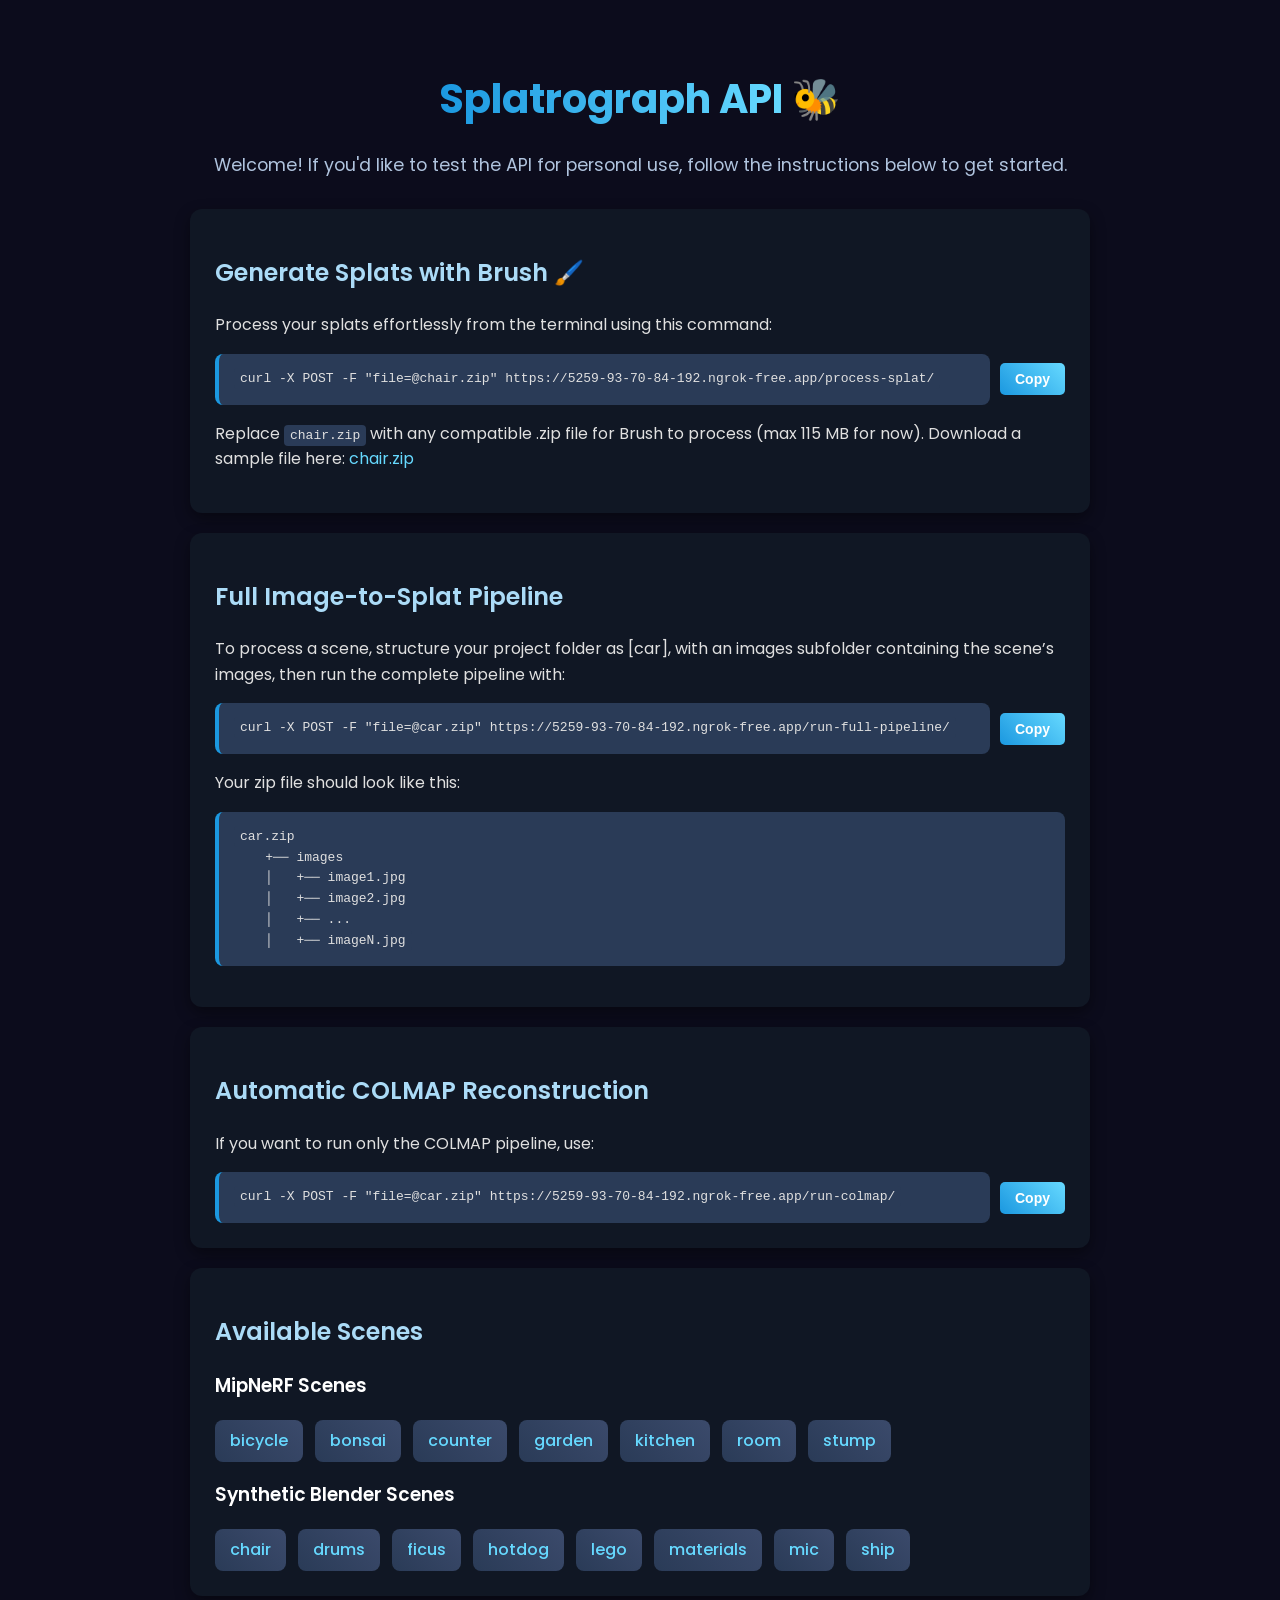
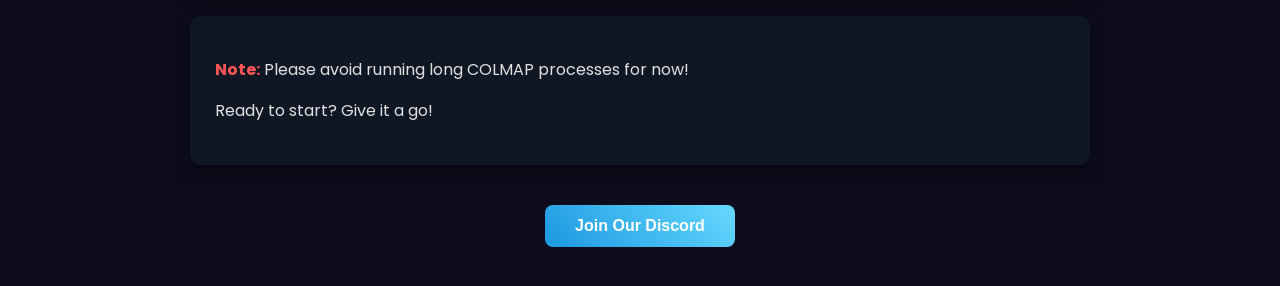
==== index.html @ db223368 "Update index.html and styles.css: Adjusted text formatting for clarity and improved layout of comman" ====
<!DOCTYPE html>
<html lang="en">
<head>
    <meta charset="UTF-8">
    <meta name="viewport" content="width=device-width, initial-scale=1.0">
    <title>Splatrograph API</title>
    <link rel="icon" href="data:image/svg+xml,<svg xmlns='http://www.w3.org/2000/svg' viewBox='0 0 100 100'><text y='.9em' font-size='90'>🐝</text></svg>">
    <link href="https://fonts.googleapis.com/css2?family=Poppins:wght@400;600;700&display=swap" rel="stylesheet">
    <link rel="stylesheet" href="styles.css">
</head>
<body>
    <h1><span class="gradient-text">Splatrograph API</span> 🐝</h1>
    
    <div class="intro">
        <p>Welcome! If you'd like to test the API for personal use, follow the instructions below to get started.</p>
    </div>

    <div class="section">
        <h2>Generate Splats with Brush 🖌️</h2>
        <p>Process your splats effortlessly from the terminal using this command:</p>
        <div class="command-container">
            <pre><code id="cmd1">curl -X POST -F "file=@chair.zip" https://5259-93-70-84-192.ngrok-free.app/process-splat/</code></pre>
            <button class="copy-btn" onclick="copyText('cmd1')">Copy</button>
        </div>
        <p>Replace <code>chair.zip</code> with any compatible .zip file for Brush to process (max 115 MB for now). Download a sample file here: <a href="https://drive.google.com/file/d/1EUcmoo5c2Ab9SiyWc8dZxbOxkEKWTU4C/view" target="_blank">chair.zip</a></p>
    </div>

    <div class="section">
        <h2>Full Image-to-Splat Pipeline</h2>
        <p>To process a scene, structure your project folder as [car], with an images subfolder containing the scene’s images, then run the complete pipeline with:</p>
        <div class="command-container">
            <pre><code id="cmd2">curl -X POST -F "file=@car.zip" https://5259-93-70-84-192.ngrok-free.app/run-full-pipeline/</code></pre>
            <button class="copy-btn" onclick="copyText('cmd2')">Copy</button>
        </div>
        <p>Your zip file should look like this:
        <pre><code id="cmd2">car.zip
    +── images
    │   +── image1.jpg
    │   +── image2.jpg
    │   +── ...
    │   +── imageN.jpg</code></pre>
        </p>
    </div>

    <div class="section">
        <h2>Automatic COLMAP Reconstruction</h2>
        <p>If you want to run only the COLMAP pipeline, use:</p>
        <div class="command-container">
            <pre><code id="cmd3">curl -X POST -F "file=@<Project_name>car.zip" https://5259-93-70-84-192.ngrok-free.app/run-colmap/</code></pre>
            <button class="copy-btn" onclick="copyText('cmd3')">Copy</button>
        </div>
    </div>

    <div class="section">
        <h2>Available Scenes</h2>
        <h3>MipNeRF Scenes</h3>
        <div class="scene-list">
            <div class="scene-btn"><a href="https://drive.google.com/file/d/1LawlC-YjHSMl5rwRmEOMQEbJUioaYI5p/view" target="_blank">bicycle</a></div>
            <div class="scene-btn"><a href="https://drive.google.com/file/d/1IWhmM49q_pfUZzJhA_vXv4POBODSAh32/view" target="_blank">bonsai</a></div>
            <div class="scene-btn"><a href="https://drive.google.com/file/d/1564FHRsObZDGUlRx4RTFBTCi8jDPzTjj/view" target="_blank">counter</a></div>
            <div class="scene-btn"><a href="https://drive.google.com/file/d/1WROBCrVu3YqA60mbRGmSRYXOJB4N5KAk/view" target="_blank">garden</a></div>
            <div class="scene-btn"><a href="https://drive.google.com/file/d/1VSJM4b3pcQYiZj4xWSIIzHhwbzMcFWZv/view" target="_blank">kitchen</a></div>
            <div class="scene-btn"><a href="https://drive.google.com/file/d/1ieRBqlouADIAbCy8ryjI7M2PsfSNR23u/view" target="_blank">room</a></div>
            <div class="scene-btn"><a href="https://drive.google.com/file/d/1noPG4AowuT__xFV4uHODzOW7te9Kbb-T/view" target="_blank">stump</a></div>
        </div>
        <h3>Synthetic Blender Scenes</h3>
        <div class="scene-list">
            <div class="scene-btn"><a href="https://drive.google.com/file/d/1EUcmoo5c2Ab9SiyWc8dZxbOxkEKWTU4C/view" target="_blank">chair</a></div>
            <div class="scene-btn"><a href="https://drive.google.com/file/d/1UpBQoUJ9ShKgsyM7WaPy0a6qqtUMSOCx/view" target="_blank">drums</a></div>
            <div class="scene-btn"><a href="https://drive.google.com/file/d/1hwE1z0GSRHfMGXx3TyhuyqT-pDReeRik/view" target="_blank">ficus</a></div>
            <div class="scene-btn"><a href="https://drive.google.com/file/d/1EtIyCOyFAbTKHlMvNSwCFr5C1peyI107/view" target="_blank">hotdog</a></div>
            <div class="scene-btn"><a href="https://drive.google.com/file/d/16TY5KxWUq7OzjkkLDBGNKZ0P5Laf-oaL/view" target="_blank">lego</a></div>
            <div class="scene-btn"><a href="https://drive.google.com/file/d/1MWxV_NReK-UW4zKMbDIxQNiPwALZGSpd/view" target="_blank">materials</a></div>
            <div class="scene-btn"><a href="https://drive.google.com/file/d/1s1PpJe71OECKnrUeNVdzjhKk-JXKlngI/view" target="_blank">mic</a></div>
            <div class="scene-btn"><a href="https://drive.google.com/file/d/1Wvne6m7voRj8LvSosvq9vKMp8UYMCrER/view" target="_blank">ship</a></div>
        </div>
    </div>

    <div class="section">
        <p><span class="highlight">Note:</span> Please avoid running long COLMAP processes for now!</p>
        <p>Ready to start? Give it a go!</p>
    </div>

    <div class="button-container">
        <!-- <button class="action-btn" onclick="window.open('https://github.com', '_blank')">View on GitHub</button> -->
        <button class="action-btn" onclick="window.open('https://discord.gg/NqwTqVYVmj', '_blank')">Join Our Discord</button>
        <!-- <button class="action-btn" onclick="window.open('https://example.com/docs', '_blank')">Read the Docs</button> -->
    </div>

    <script src="script.js"></script>
</body>
</html>
---- styles.css ----
body {
    font-family: 'Poppins', Arial, sans-serif;
    max-width: 900px;
    margin: 0 auto;
    padding: 40px 20px;
    line-height: 1.6;
    background: #0c0c1c;
    color: #e0e0e0;
}

h1 {
    color: #abdbf7;
    text-align: center;
    font-size: 2.5em;
    margin-bottom: 20px;
}

h1 .gradient-text {
    background: linear-gradient(90deg, #1b98e0, #66d9ff);
    -webkit-background-clip: text;
    -webkit-text-fill-color: transparent;
}

h2 {
    color: #abdbf7;
    font-weight: 600;
}

h3 {
    color: #ffffff;
    font-weight: 600;
}

.section {
    background: #101724;
    padding: 25px;
    border-radius: 12px;
    margin: 20px 0;
    box-shadow: 0 6px 15px rgba(0, 0, 0, 0.4);
    transition: transform 0.3s ease;
}

.section:hover {
    transform: translateY(-5px);
}

code {
    background: #2a3b57;
    padding: 3px 6px;
    border-radius: 4px;
    color: #e0e0e0;
}

pre {
    background: #2a3b57;
    padding: 15px;
    border-radius: 8px;
    overflow-x: auto;
    position: relative;
    width: 100%;
    box-sizing: border-box;
    border-left: 4px solid #1b98e0;
}

.command-container {
    display: flex;
    align-items: center;
    position: relative;
    width: 100%;
}

.command-container pre {
    flex-grow: 1;
    margin: 0;
}

.copy-btn {
    margin-left: 10px;
    background: linear-gradient(45deg, #1b98e0, #66d9ff);
    color: #fff;
    border: none;
    padding: 8px 15px;
    border-radius: 5px;
    cursor: pointer;
    font-size: 14px;
    font-weight: 600;
    transition: transform 0.2s, box-shadow 0.2s;
}

.copy-btn:hover {
    transform: scale(1.05);
    box-shadow: 0 2px 8px rgba(27, 152, 224, 0.5);
}

.highlight {
    color: #ff5555;
    font-weight: bold;
}

a {
    color: #66d9ff;
    text-decoration: none;
}

a:hover {
    text-decoration: underline;
}

.button-container {
    text-align: center;
    margin-top: 40px;
}

.action-btn {
    background: linear-gradient(45deg, #1b98e0, #66d9ff);
    color: #fff;
    border: none;
    padding: 12px 30px;
    border-radius: 8px;
    margin: 0 10px;
    cursor: pointer;
    font-size: 16px;
    font-weight: 600;
    transition: transform 0.2s, box-shadow 0.2s;
}

.action-btn:hover {
    transform: scale(1.05);
    box-shadow: 0 4px 12px rgba(27, 152, 224, 0.5);
}

.scene-list {
    display: flex;
    flex-wrap: wrap;
    gap: 12px;
}

.scene-btn {
    background: linear-gradient(45deg, #2a3b57, #3b4a6b);
    padding: 8px 15px;
    border-radius: 8px;
    text-align: center;
    transition: transform 0.2s, box-shadow 0.2s;
}

.scene-btn a {
    color: #66d9ff;
    display: block;
    width: 100%;
    height: 100%;
    font-weight: 500;
}

.scene-btn:hover {
    transform: scale(1.05);
    box-shadow: 0 2px 8px rgba(27, 152, 224, 0.3);
}

.intro {
    text-align: center;
    margin-bottom: 30px;
}

.intro p {
    font-size: 1.1em;
    color: #b0c4de;
}
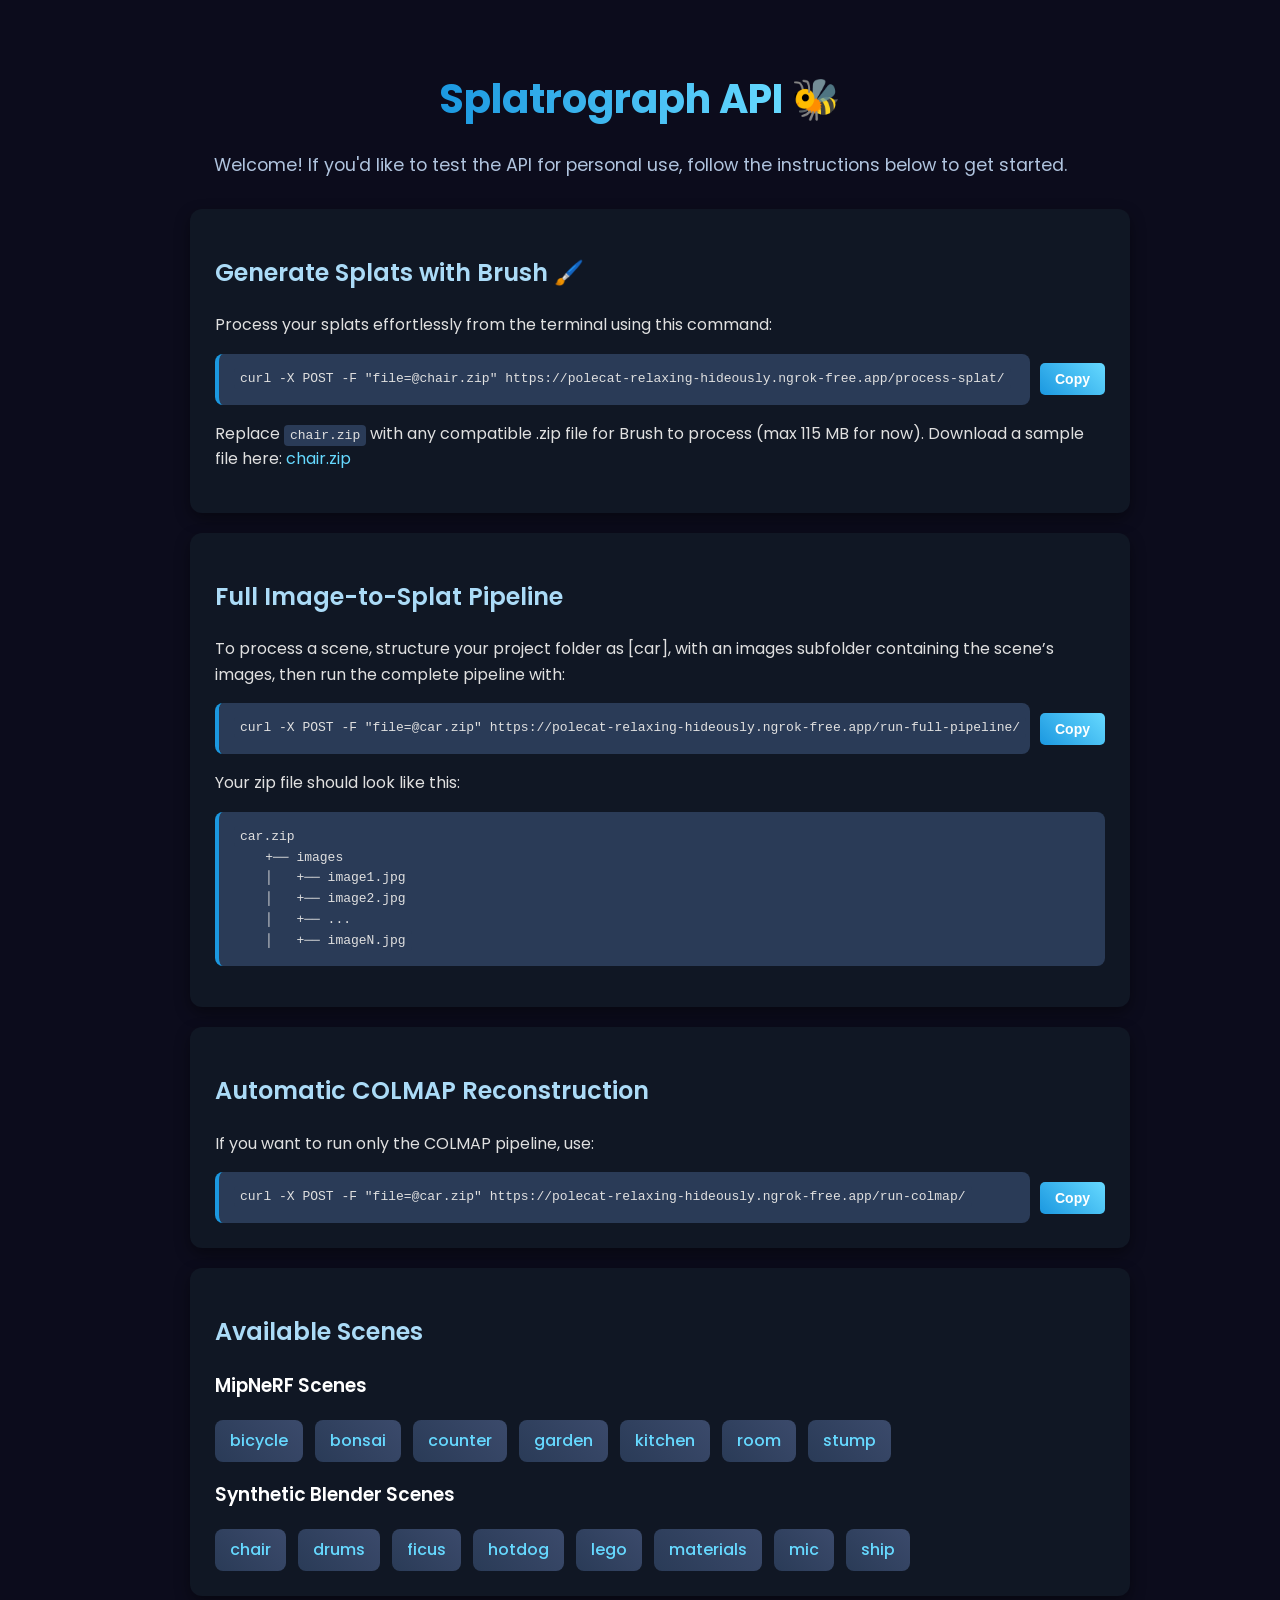
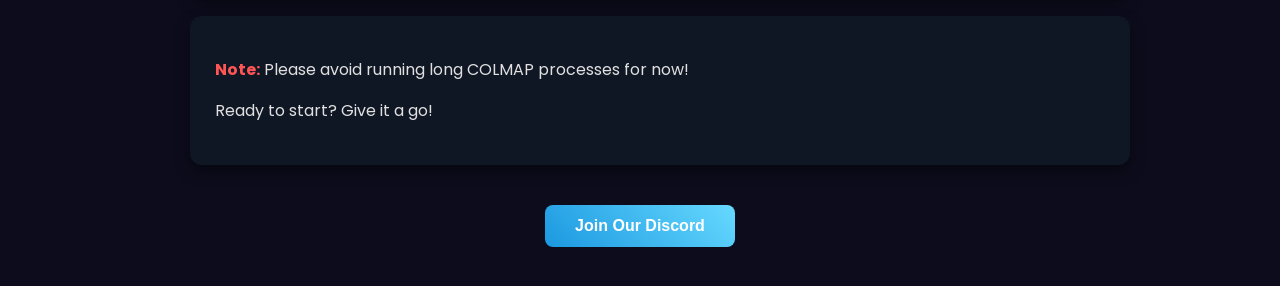
==== commit 3951173b: "Update index.html and styles.css: Changed URLs in command examples to new endpoint and adjusted widt" ====
--- a/index.html
+++ b/index.html
@@ -19,7 +19,7 @@
         <h2>Generate Splats with Brush 🖌️</h2>
         <p>Process your splats effortlessly from the terminal using this command:</p>
         <div class="command-container">
-            <pre><code id="cmd1">curl -X POST -F "file=@chair.zip" https://5259-93-70-84-192.ngrok-free.app/process-splat/</code></pre>
+            <pre><code id="cmd1">curl -X POST -F "file=@chair.zip" https://polecat-relaxing-hideously.ngrok-free.app/process-splat/</code></pre>
             <button class="copy-btn" onclick="copyText('cmd1')">Copy</button>
         </div>
         <p>Replace <code>chair.zip</code> with any compatible .zip file for Brush to process (max 115 MB for now). Download a sample file here: <a href="https://drive.google.com/file/d/1EUcmoo5c2Ab9SiyWc8dZxbOxkEKWTU4C/view" target="_blank">chair.zip</a></p>
@@ -29,7 +29,7 @@
         <h2>Full Image-to-Splat Pipeline</h2>
         <p>To process a scene, structure your project folder as [car], with an images subfolder containing the scene’s images, then run the complete pipeline with:</p>
         <div class="command-container">
-            <pre><code id="cmd2">curl -X POST -F "file=@car.zip" https://5259-93-70-84-192.ngrok-free.app/run-full-pipeline/</code></pre>
+            <pre><code id="cmd2">curl -X POST -F "file=@car.zip" https://polecat-relaxing-hideously.ngrok-free.app/run-full-pipeline/</code></pre>
             <button class="copy-btn" onclick="copyText('cmd2')">Copy</button>
         </div>
         <p>Your zip file should look like this:
@@ -46,7 +46,7 @@
         <h2>Automatic COLMAP Reconstruction</h2>
         <p>If you want to run only the COLMAP pipeline, use:</p>
         <div class="command-container">
-            <pre><code id="cmd3">curl -X POST -F "file=@<Project_name>car.zip" https://5259-93-70-84-192.ngrok-free.app/run-colmap/</code></pre>
+            <pre><code id="cmd3">curl -X POST -F "file=@<Project_name>car.zip" https://polecat-relaxing-hideously.ngrok-free.app/run-colmap/</code></pre>
             <button class="copy-btn" onclick="copyText('cmd3')">Copy</button>
         </div>
     </div>
--- a/styles.css
+++ b/styles.css
@@ -38,6 +38,7 @@
     margin: 20px 0;
     box-shadow: 0 6px 15px rgba(0, 0, 0, 0.4);
     transition: transform 0.3s ease;
+    width: calc(100% - 10px);
 }
 
 .section:hover {
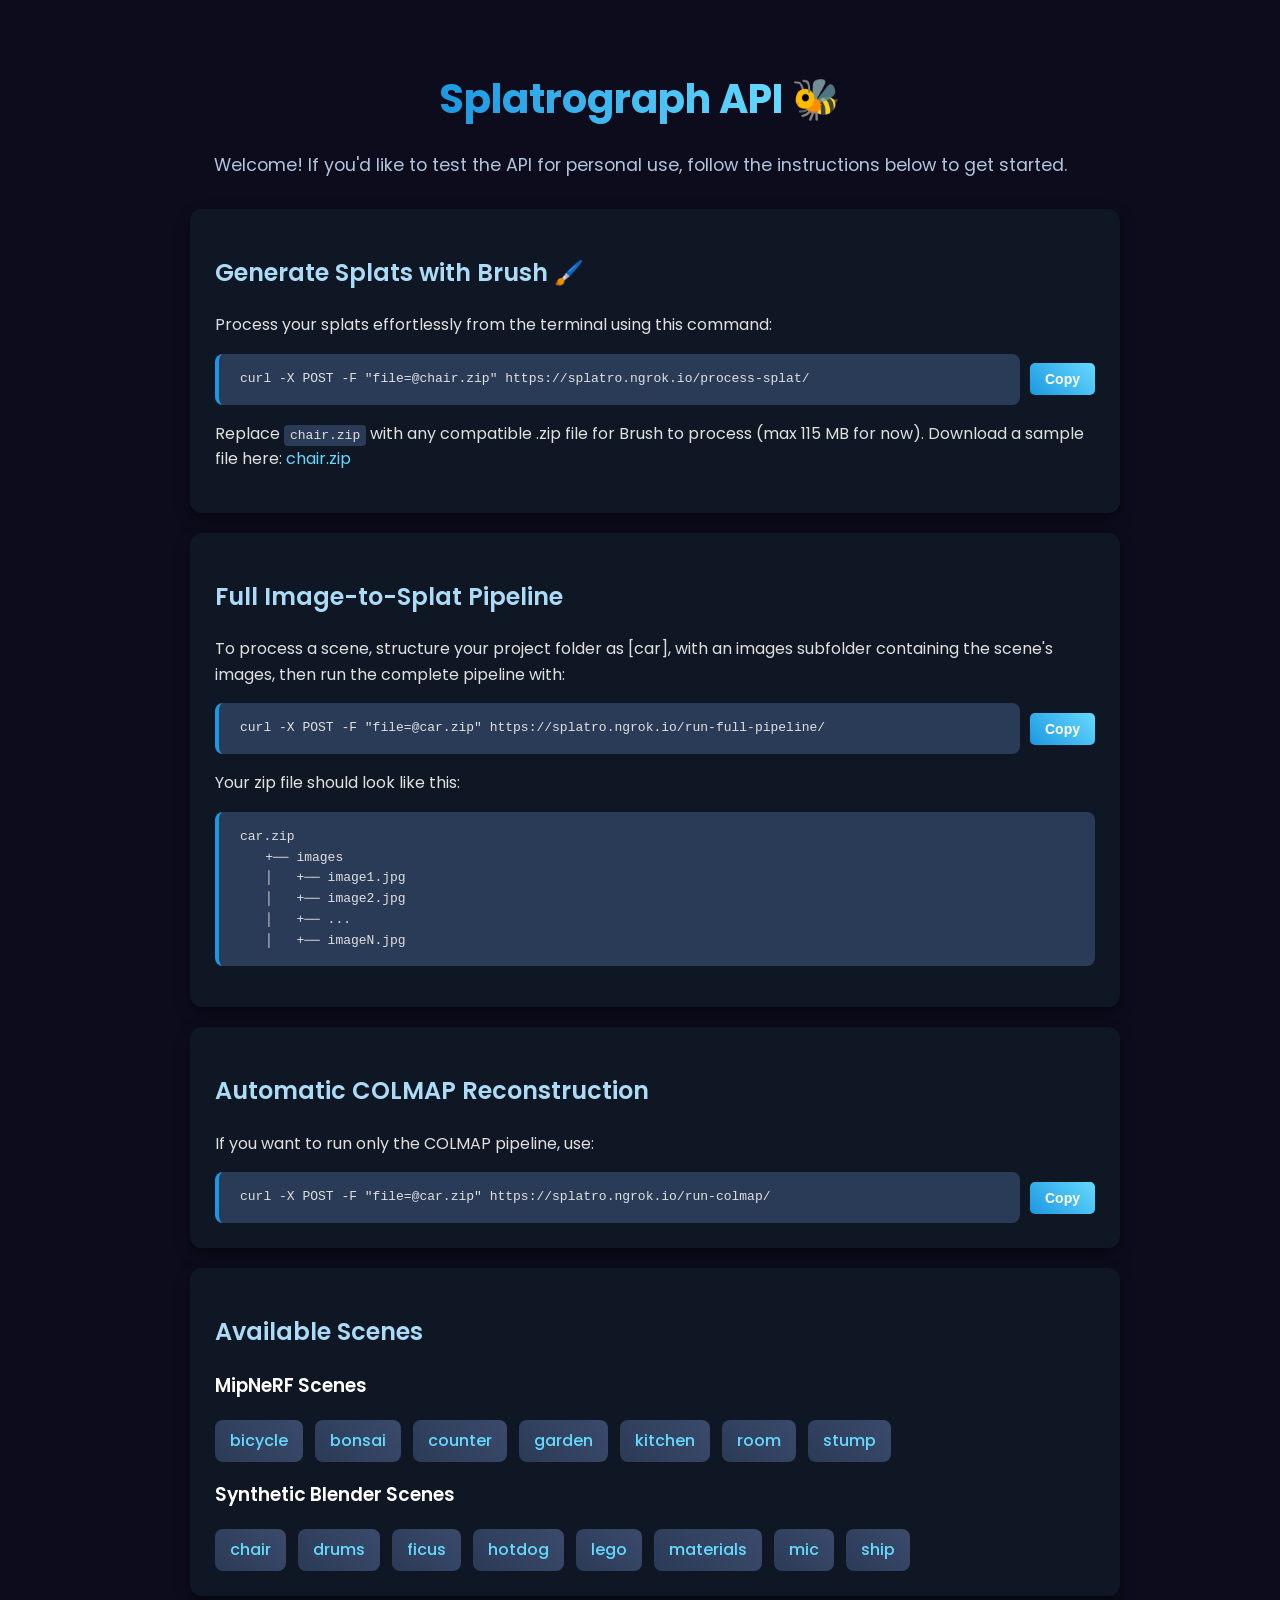
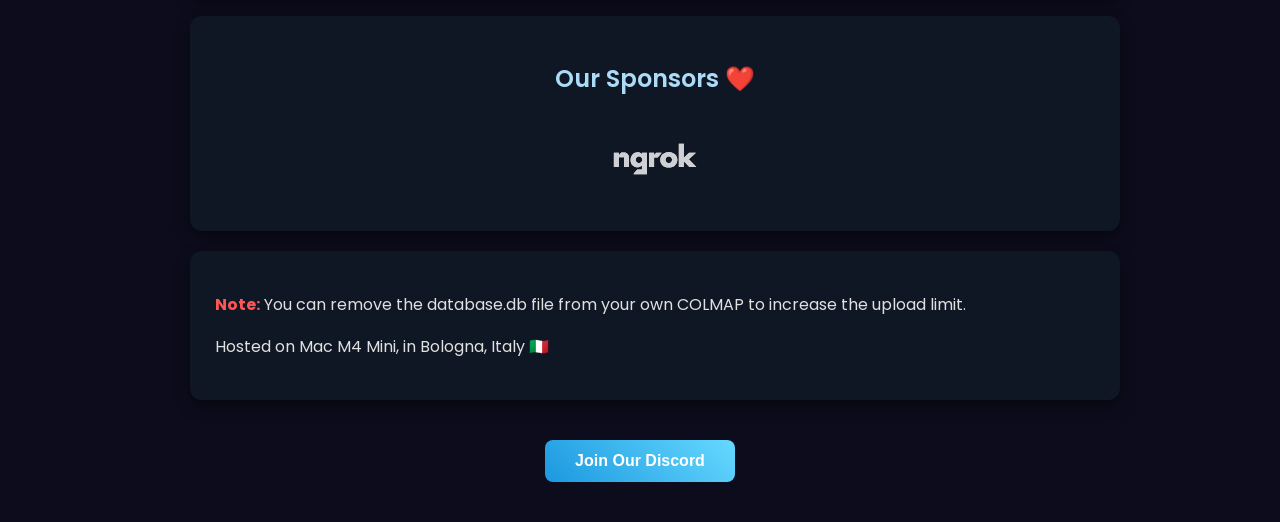
==== commit 23e00cc0: "Update index.html and styles.css: Changed command URLs to new endpoint, added sponsors section, and " ====
--- a/index.html
+++ b/index.html
@@ -19,7 +19,7 @@
         <h2>Generate Splats with Brush 🖌️</h2>
         <p>Process your splats effortlessly from the terminal using this command:</p>
         <div class="command-container">
-            <pre><code id="cmd1">curl -X POST -F "file=@chair.zip" https://polecat-relaxing-hideously.ngrok-free.app/process-splat/</code></pre>
+            <pre><code id="cmd1">curl -X POST -F "file=@chair.zip" https://splatro.ngrok.io/process-splat/</code></pre>
             <button class="copy-btn" onclick="copyText('cmd1')">Copy</button>
         </div>
         <p>Replace <code>chair.zip</code> with any compatible .zip file for Brush to process (max 115 MB for now). Download a sample file here: <a href="https://drive.google.com/file/d/1EUcmoo5c2Ab9SiyWc8dZxbOxkEKWTU4C/view" target="_blank">chair.zip</a></p>
@@ -27,9 +27,9 @@
 
     <div class="section">
         <h2>Full Image-to-Splat Pipeline</h2>
-        <p>To process a scene, structure your project folder as [car], with an images subfolder containing the scene’s images, then run the complete pipeline with:</p>
+        <p>To process a scene, structure your project folder as [car], with an images subfolder containing the scene's images, then run the complete pipeline with:</p>
         <div class="command-container">
-            <pre><code id="cmd2">curl -X POST -F "file=@car.zip" https://polecat-relaxing-hideously.ngrok-free.app/run-full-pipeline/</code></pre>
+            <pre><code id="cmd2">curl -X POST -F "file=@car.zip" https://splatro.ngrok.io/run-full-pipeline/</code></pre>
             <button class="copy-btn" onclick="copyText('cmd2')">Copy</button>
         </div>
         <p>Your zip file should look like this:
@@ -46,7 +46,7 @@
         <h2>Automatic COLMAP Reconstruction</h2>
         <p>If you want to run only the COLMAP pipeline, use:</p>
         <div class="command-container">
-            <pre><code id="cmd3">curl -X POST -F "file=@<Project_name>car.zip" https://polecat-relaxing-hideously.ngrok-free.app/run-colmap/</code></pre>
+            <pre><code id="cmd3">curl -X POST -F "file=@<Project_name>car.zip" https://splatro.ngrok.io/run-colmap/</code></pre>
             <button class="copy-btn" onclick="copyText('cmd3')">Copy</button>
         </div>
     </div>
@@ -76,9 +76,18 @@
         </div>
     </div>
 
+    <div class="section sponsors-section">
+        <h2>Our Sponsors ❤️</h2>
+        <div class="sponsors-container">
+            <a href="https://ngrok.com" target="_blank" class="sponsor-logo">
+                <img src="ngrok-blue.svg" alt="ngrok logo" height="40">
+            </a>
+        </div>
+    </div>
+
     <div class="section">
-        <p><span class="highlight">Note:</span> Please avoid running long COLMAP processes for now!</p>
-        <p>Ready to start? Give it a go!</p>
+        <p><span class="highlight">Note:</span> You can remove the database.db file from your own COLMAP to increase the upload limit.</p>
+        <p>Hosted on Mac M4 Mini, in Bologna, Italy 🇮🇹</p>
     </div>
 
     <div class="button-container">
--- a/styles.css
+++ b/styles.css
@@ -38,7 +38,7 @@
     margin: 20px 0;
     box-shadow: 0 6px 15px rgba(0, 0, 0, 0.4);
     transition: transform 0.3s ease;
-    width: calc(100% - 10px);
+    width: calc(100% - 20px);
 }
 
 .section:hover {
@@ -165,4 +165,33 @@
 .intro p {
     font-size: 1.1em;
     color: #b0c4de;
+}
+
+.sponsors-section {
+    text-align: center;
+}
+
+.sponsors-container {
+    display: flex;
+    justify-content: center;
+    align-items: center;
+    padding: 20px 0;
+}
+
+.sponsor-logo {
+    transition: transform 0.3s ease;
+}
+
+.sponsor-logo:hover {
+    transform: scale(1.05);
+}
+
+.sponsor-logo img {
+    filter: brightness(0) invert(1);
+    opacity: 0.8;
+    transition: opacity 0.3s ease;
+}
+
+.sponsor-logo:hover img {
+    opacity: 1;
 } 
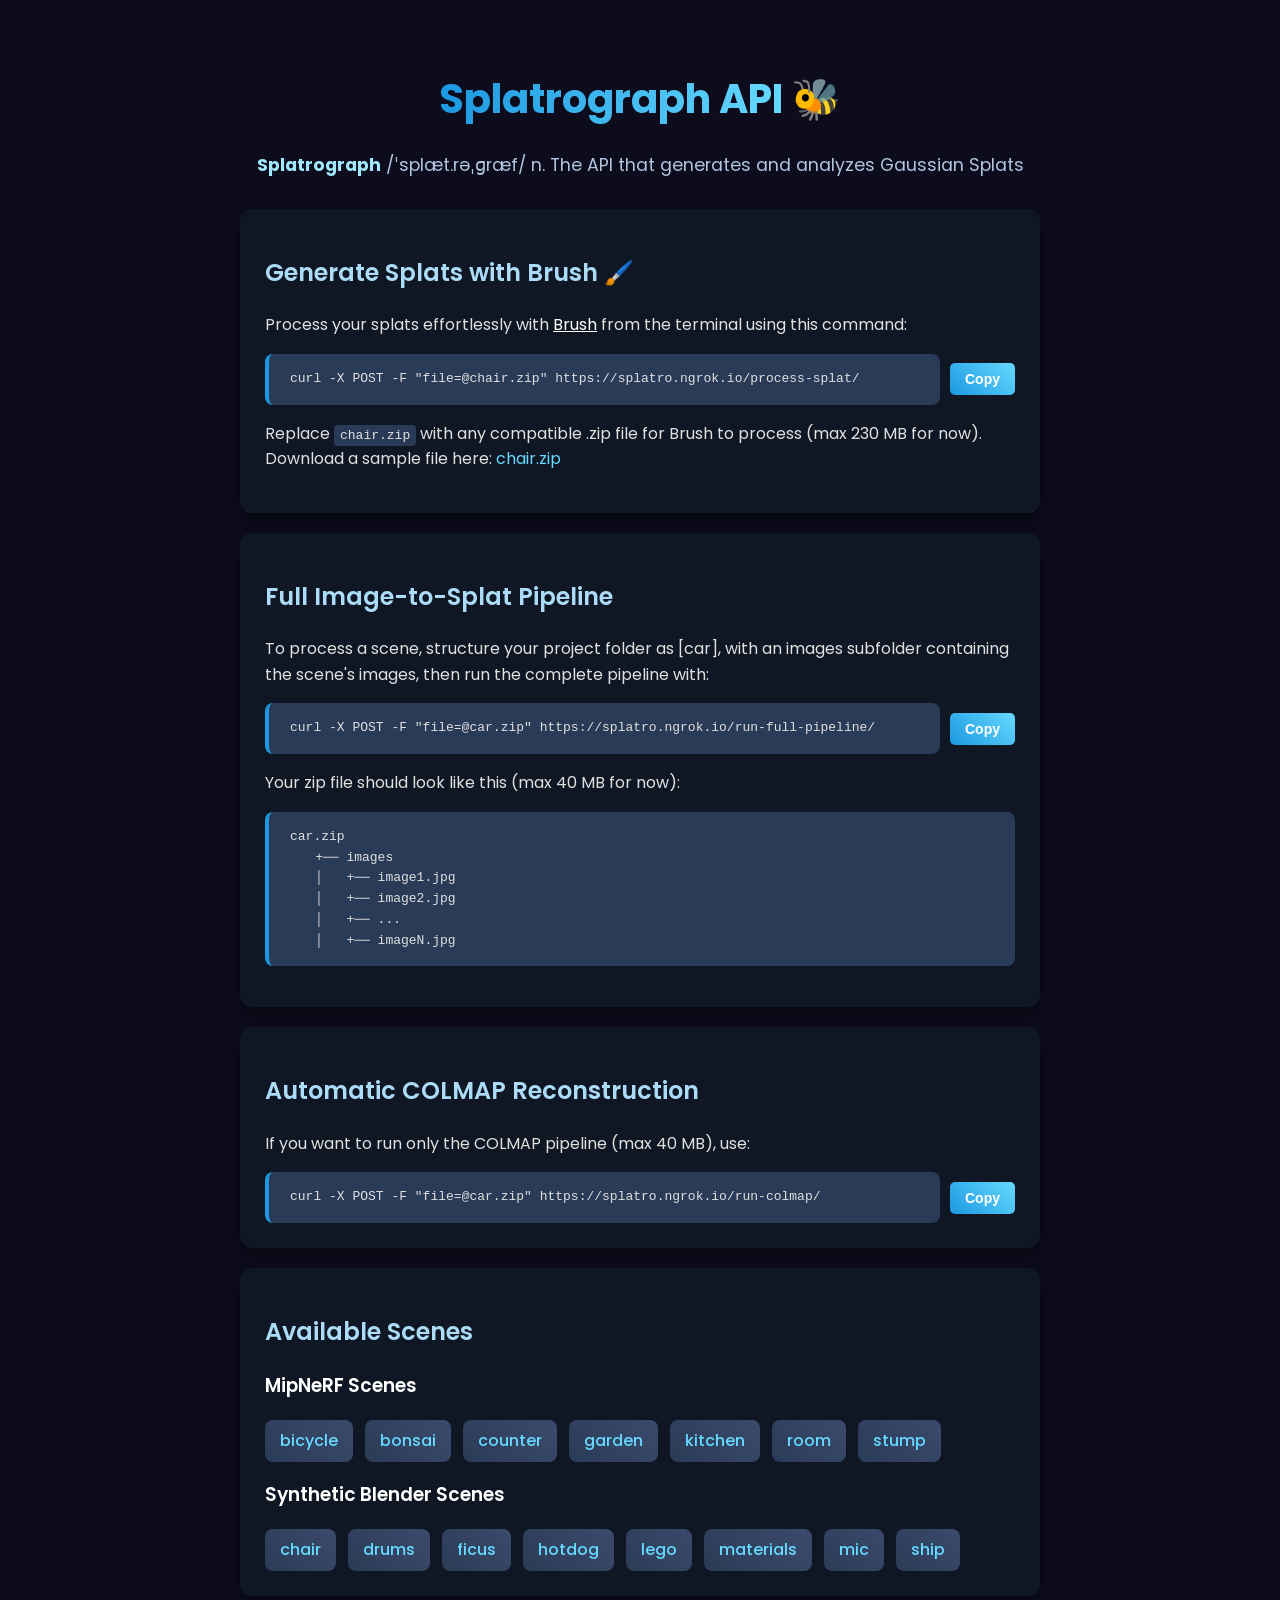
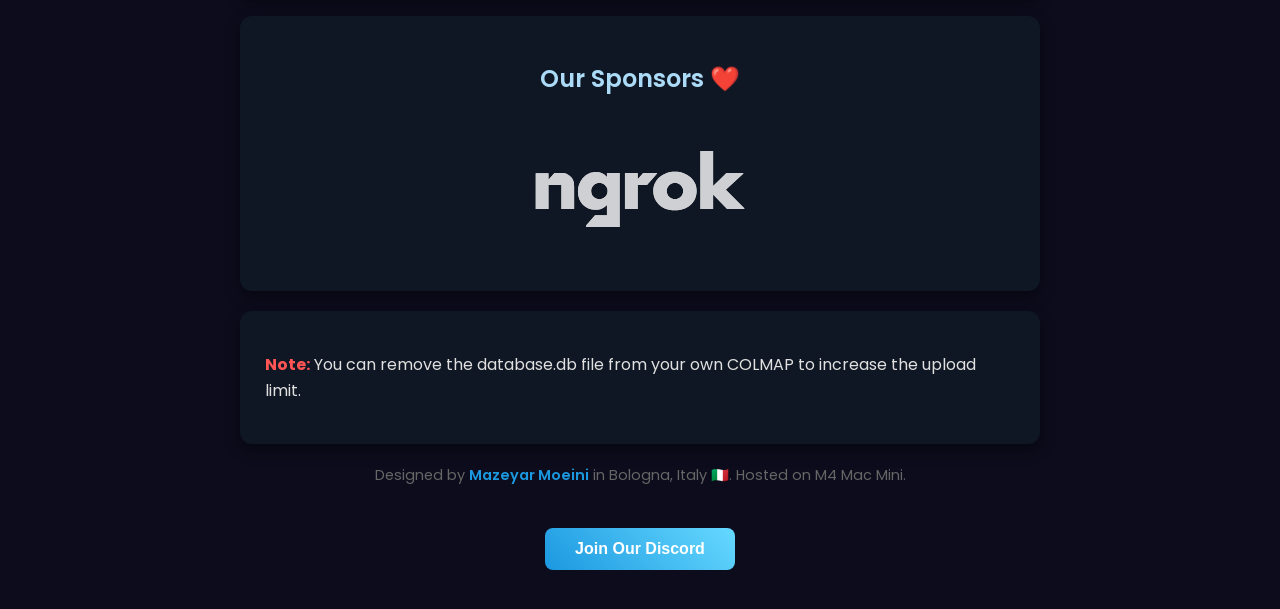
==== commit d0975858: "Update index.html and styles.css: Enhanced API documentation with clearer descriptions, increased fi" ====
--- a/index.html
+++ b/index.html
@@ -12,17 +12,20 @@
     <h1><span class="gradient-text">Splatrograph API</span> 🐝</h1>
     
     <div class="intro">
-        <p>Welcome! If you'd like to test the API for personal use, follow the instructions below to get started.</p>
+        <p><span class="title-word">Splatrograph</span>
+            /ˈsplæt.rəˌɡræf/
+            n.
+            The API that generates and analyzes Gaussian Splats</p>
     </div>
 
     <div class="section">
         <h2>Generate Splats with Brush 🖌️</h2>
-        <p>Process your splats effortlessly from the terminal using this command:</p>
+        <p>Process your splats effortlessly with <a href="https://github.com/ArthurBrussee/brush" target="_blank" class="brush-link">Brush</a> from the terminal using this command:</p>
         <div class="command-container">
             <pre><code id="cmd1">curl -X POST -F "file=@chair.zip" https://splatro.ngrok.io/process-splat/</code></pre>
             <button class="copy-btn" onclick="copyText('cmd1')">Copy</button>
         </div>
-        <p>Replace <code>chair.zip</code> with any compatible .zip file for Brush to process (max 115 MB for now). Download a sample file here: <a href="https://drive.google.com/file/d/1EUcmoo5c2Ab9SiyWc8dZxbOxkEKWTU4C/view" target="_blank">chair.zip</a></p>
+        <p>Replace <code>chair.zip</code> with any compatible .zip file for Brush to process (max 230 MB for now). Download a sample file here: <a href="https://drive.google.com/file/d/1EUcmoo5c2Ab9SiyWc8dZxbOxkEKWTU4C/view" target="_blank">chair.zip</a></p>
     </div>
 
     <div class="section">
@@ -32,7 +35,7 @@
             <pre><code id="cmd2">curl -X POST -F "file=@car.zip" https://splatro.ngrok.io/run-full-pipeline/</code></pre>
             <button class="copy-btn" onclick="copyText('cmd2')">Copy</button>
         </div>
-        <p>Your zip file should look like this:
+        <p>Your zip file should look like this (max 40 MB for now):
         <pre><code id="cmd2">car.zip
     +── images
     │   +── image1.jpg
@@ -44,7 +47,7 @@
 
     <div class="section">
         <h2>Automatic COLMAP Reconstruction</h2>
-        <p>If you want to run only the COLMAP pipeline, use:</p>
+        <p>If you want to run only the COLMAP pipeline (max 40 MB), use:</p>
         <div class="command-container">
             <pre><code id="cmd3">curl -X POST -F "file=@<Project_name>car.zip" https://splatro.ngrok.io/run-colmap/</code></pre>
             <button class="copy-btn" onclick="copyText('cmd3')">Copy</button>
@@ -80,16 +83,15 @@
         <h2>Our Sponsors ❤️</h2>
         <div class="sponsors-container">
             <a href="https://ngrok.com" target="_blank" class="sponsor-logo">
-                <img src="ngrok-blue.svg" alt="ngrok logo" height="40">
+                <img src="ngrok-blue.svg" alt="ngrok logo" height="100">
             </a>
         </div>
     </div>
 
     <div class="section">
         <p><span class="highlight">Note:</span> You can remove the database.db file from your own COLMAP to increase the upload limit.</p>
-        <p>Hosted on Mac M4 Mini, in Bologna, Italy 🇮🇹</p>
     </div>
-
+    <div class="hosting-info">Designed by <a href="https://www.linkedin.com/in/mazeyar-moeini-feizabadi-155180199/" target="_blank">Mazeyar Moeini</a> in Bologna, Italy 🇮🇹. Hosted on M4 Mac Mini.</div>
     <div class="button-container">
         <!-- <button class="action-btn" onclick="window.open('https://github.com', '_blank')">View on GitHub</button> -->
         <button class="action-btn" onclick="window.open('https://discord.gg/NqwTqVYVmj', '_blank')">Join Our Discord</button>
--- a/styles.css
+++ b/styles.css
@@ -35,10 +35,11 @@
     background: #101724;
     padding: 25px;
     border-radius: 12px;
-    margin: 20px 0;
+    margin: 20px auto;
     box-shadow: 0 6px 15px rgba(0, 0, 0, 0.4);
     transition: transform 0.3s ease;
-    width: calc(100% - 20px);
+    width: 85%;
+    max-width: 750px;
 }
 
 .section:hover {
@@ -194,4 +195,36 @@
 
 .sponsor-logo:hover img {
     opacity: 1;
-} +}
+
+.hosting-info {
+    text-align: center;
+    font-size: 0.9em;
+    color: #666;
+    margin: 20px 0;
+}
+
+.hosting-info a {
+    color: #1b98e0;
+    font-weight: 600;
+    transition: color 0.3s ease;
+}
+
+.hosting-info a:hover {
+    color: #66d9ff;
+    text-decoration: none;
+}
+
+.title-word {
+    color: #a1e8ff;
+    font-weight: bold;
+}
+
+.brush-link {
+    text-decoration: underline;
+    color: #ffffff;
+}
+
+.brush-link:hover {
+    color: #a1e8ff;
+}
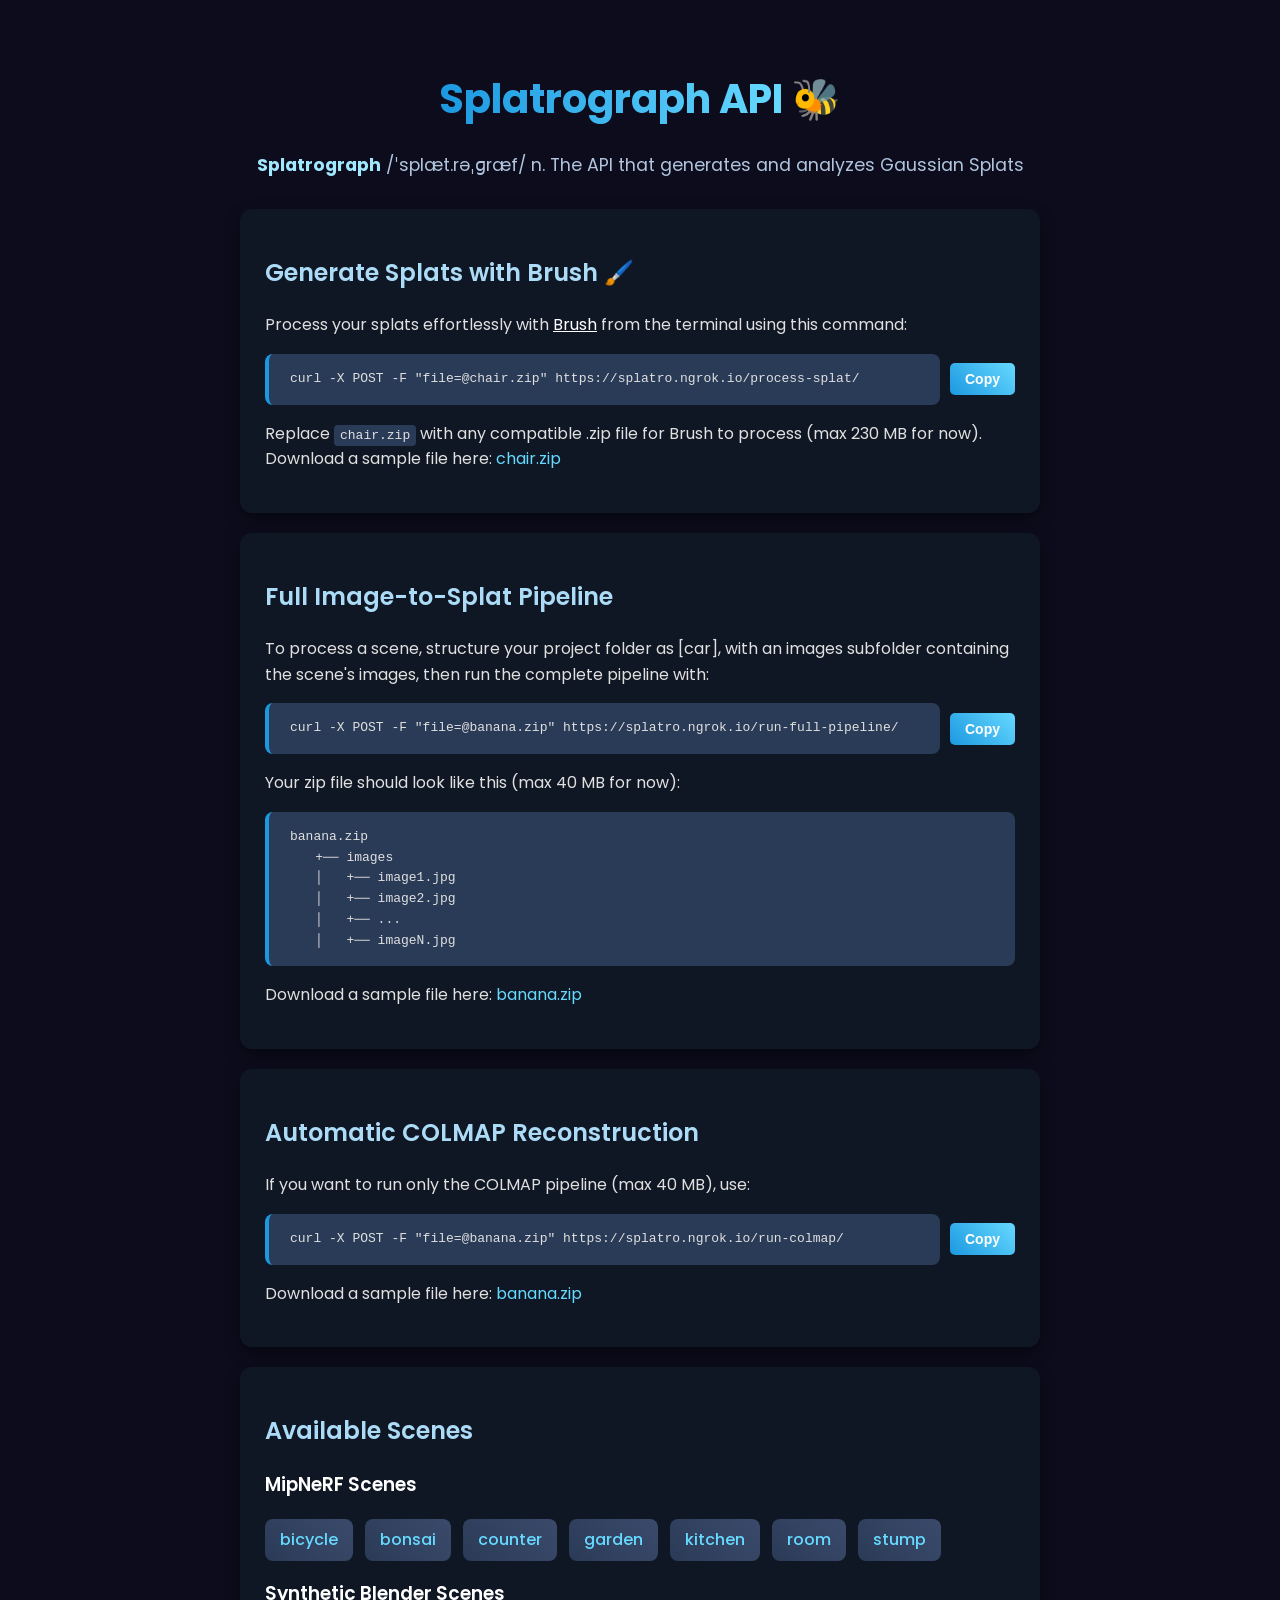
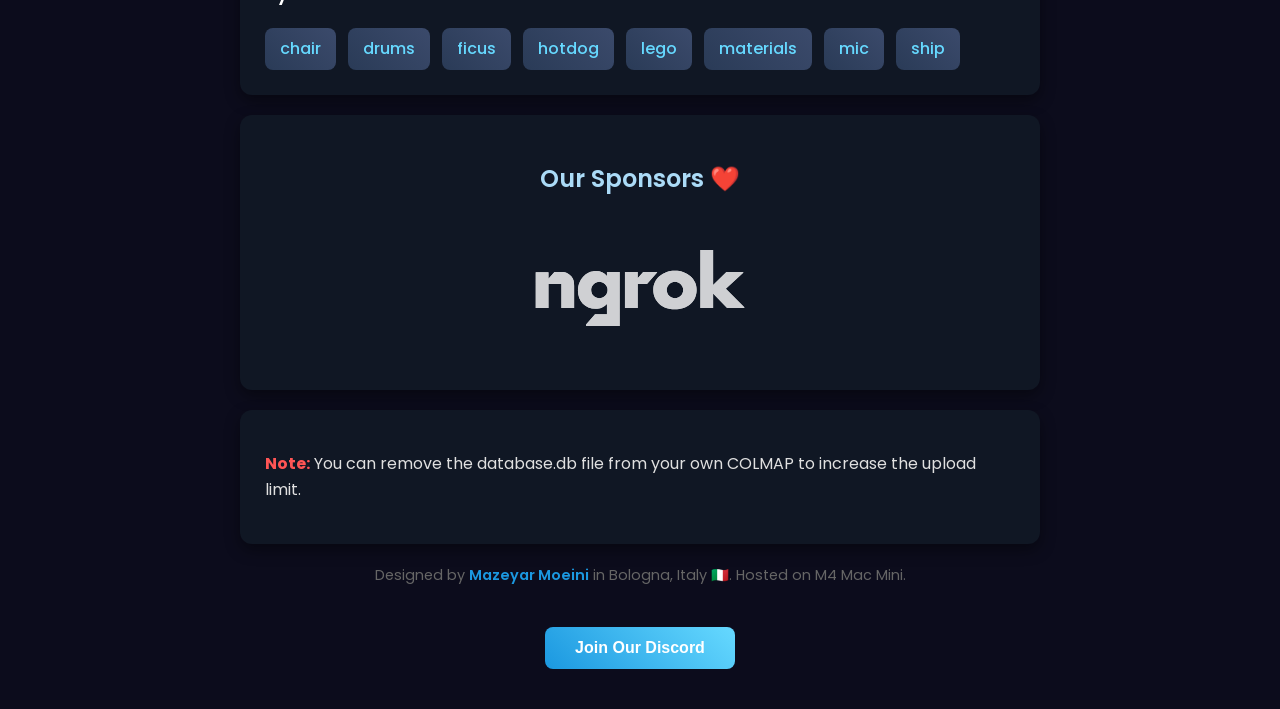
==== commit 0a79ab74: "Update index.html: Changed example zip file from 'car.zip' to 'banana.zip' in command instructions a" ====
--- a/index.html
+++ b/index.html
@@ -32,26 +32,28 @@
         <h2>Full Image-to-Splat Pipeline</h2>
         <p>To process a scene, structure your project folder as [car], with an images subfolder containing the scene's images, then run the complete pipeline with:</p>
         <div class="command-container">
-            <pre><code id="cmd2">curl -X POST -F "file=@car.zip" https://splatro.ngrok.io/run-full-pipeline/</code></pre>
+            <pre><code id="cmd2">curl -X POST -F "file=@banana.zip" https://splatro.ngrok.io/run-full-pipeline/</code></pre>
             <button class="copy-btn" onclick="copyText('cmd2')">Copy</button>
         </div>
         <p>Your zip file should look like this (max 40 MB for now):
-        <pre><code id="cmd2">car.zip
+        <pre><code id="cmd2">banana.zip
     +── images
     │   +── image1.jpg
     │   +── image2.jpg
     │   +── ...
     │   +── imageN.jpg</code></pre>
         </p>
+        <p>Download a sample file here: <a href="https://drive.google.com/file/d/1WlgpoZLZzqxOBjWntnrzRhsB29WR8JKP/view?usp=sharing" target="_blank">banana.zip</a></p>
     </div>
 
     <div class="section">
         <h2>Automatic COLMAP Reconstruction</h2>
         <p>If you want to run only the COLMAP pipeline (max 40 MB), use:</p>
         <div class="command-container">
-            <pre><code id="cmd3">curl -X POST -F "file=@<Project_name>car.zip" https://splatro.ngrok.io/run-colmap/</code></pre>
+            <pre><code id="cmd3">curl -X POST -F "file=@banana.zip" https://splatro.ngrok.io/run-colmap/</code></pre>
             <button class="copy-btn" onclick="copyText('cmd3')">Copy</button>
         </div>
+        <p>Download a sample file here: <a href="https://drive.google.com/file/d/1WlgpoZLZzqxOBjWntnrzRhsB29WR8JKP/view?usp=sharing" target="_blank">banana.zip</a></p>
     </div>
 
     <div class="section">
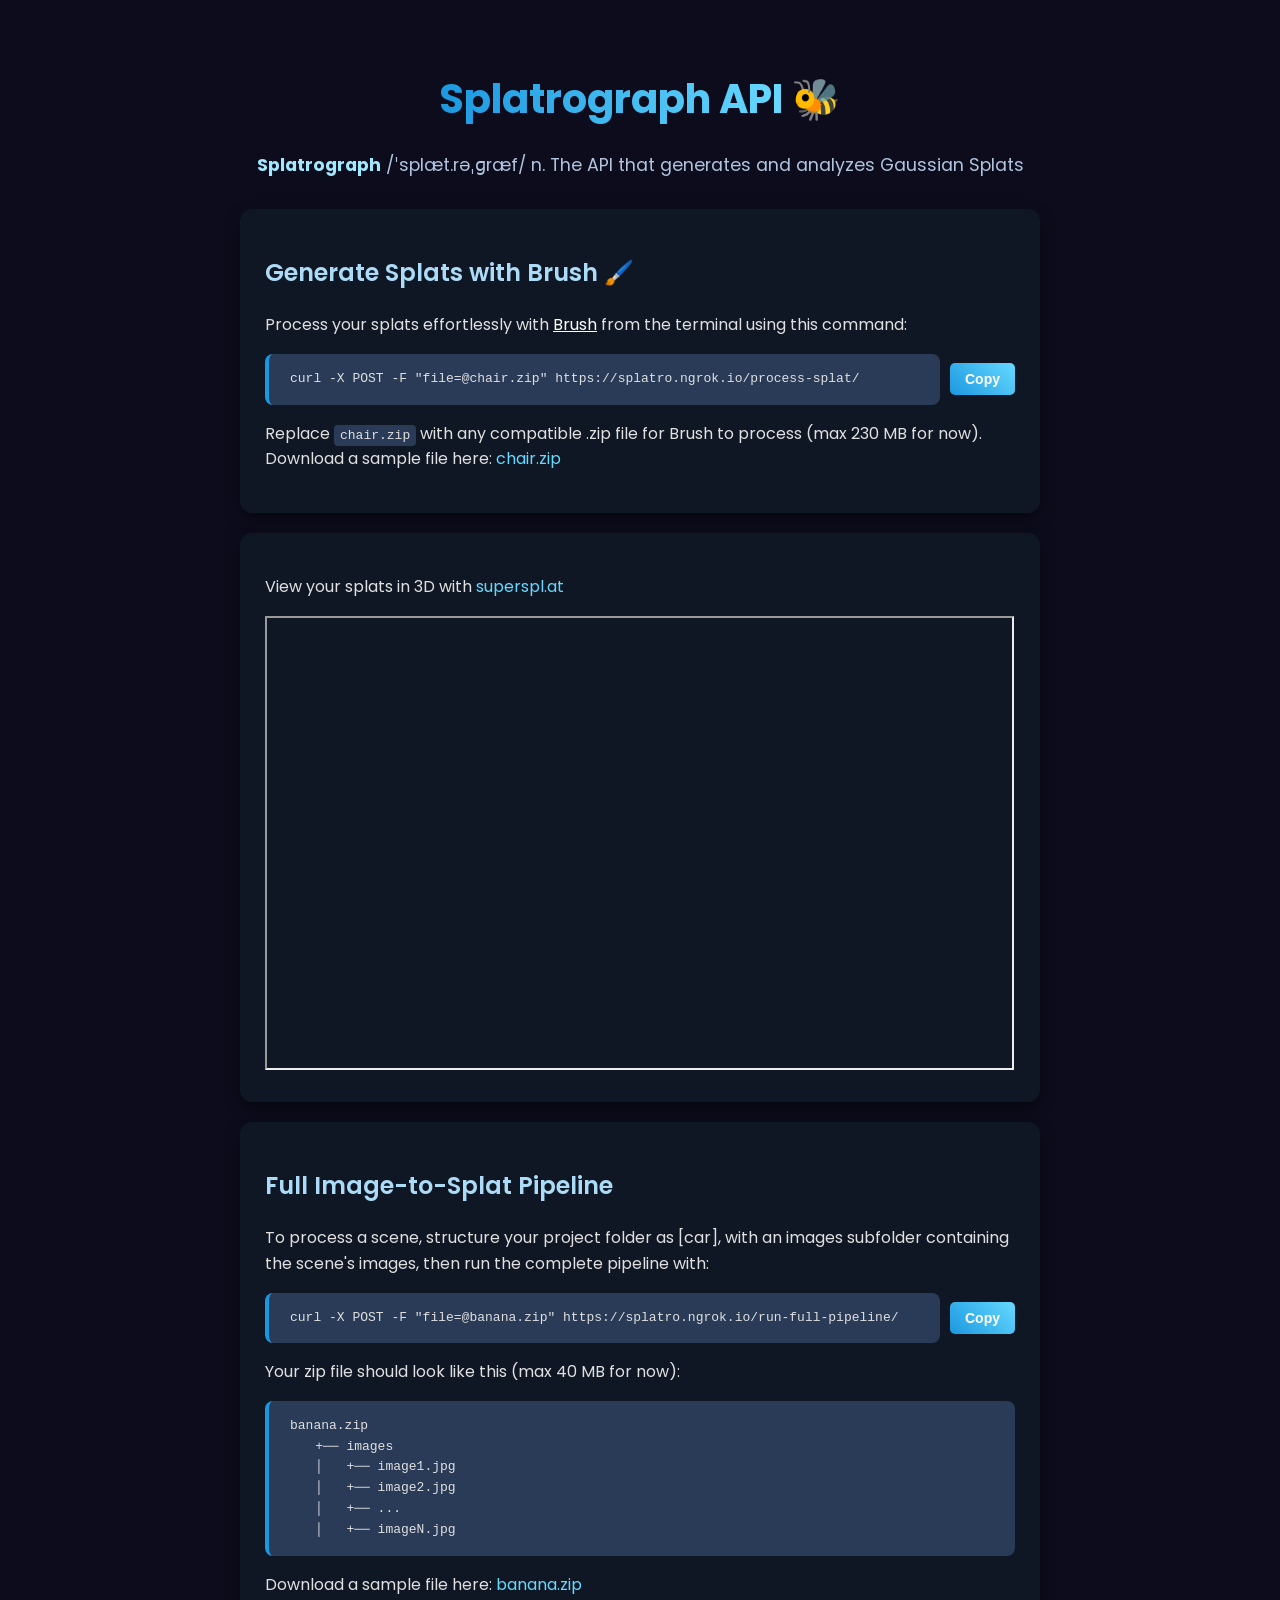
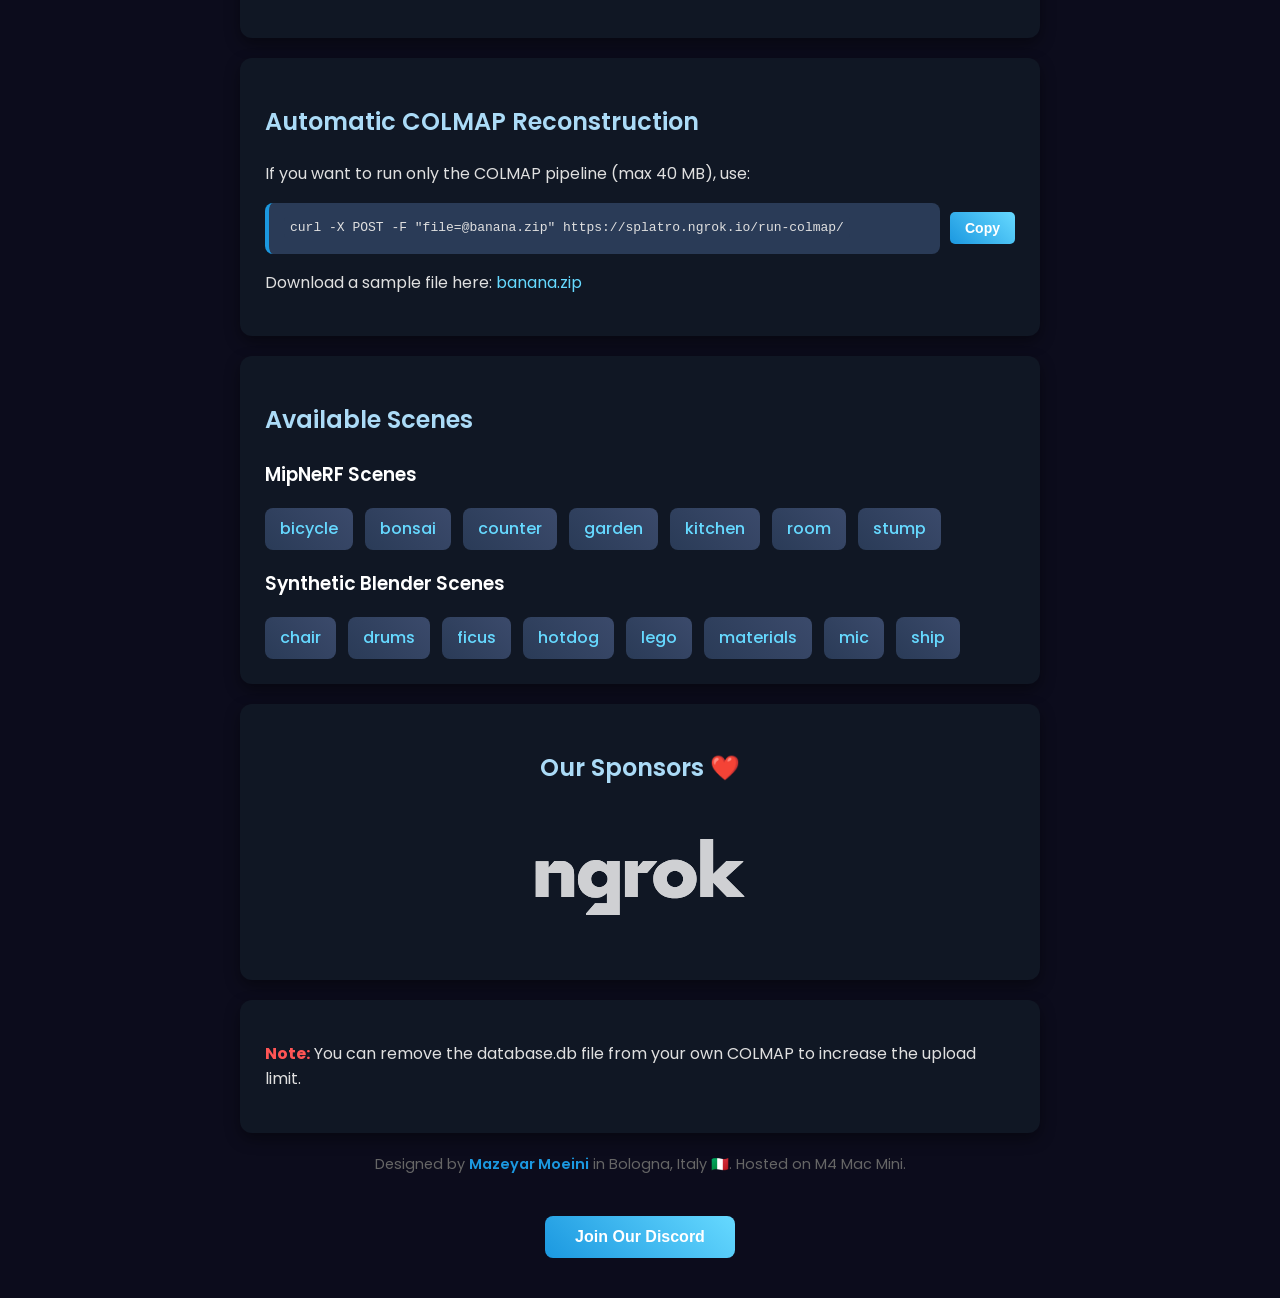
==== commit 991ea6f1: "Added interactive viewer" ====
--- a/index.html
+++ b/index.html
@@ -26,6 +26,11 @@
             <button class="copy-btn" onclick="copyText('cmd1')">Copy</button>
         </div>
         <p>Replace <code>chair.zip</code> with any compatible .zip file for Brush to process (max 230 MB for now). Download a sample file here: <a href="https://drive.google.com/file/d/1EUcmoo5c2Ab9SiyWc8dZxbOxkEKWTU4C/view" target="_blank">chair.zip</a></p>
+    </div>
+
+    <div class="section">
+        <p>View your splats in 3D with  <a href="https://superspl.at/editor" target="_blank">superspl.at</a></p>
+        <iframe id="viewer" width="745" height="450" allow="fullscreen; xr-spatial-tracking" src="https://superspl.at/s?id=87fba4ed"></iframe>
     </div>
 
     <div class="section">
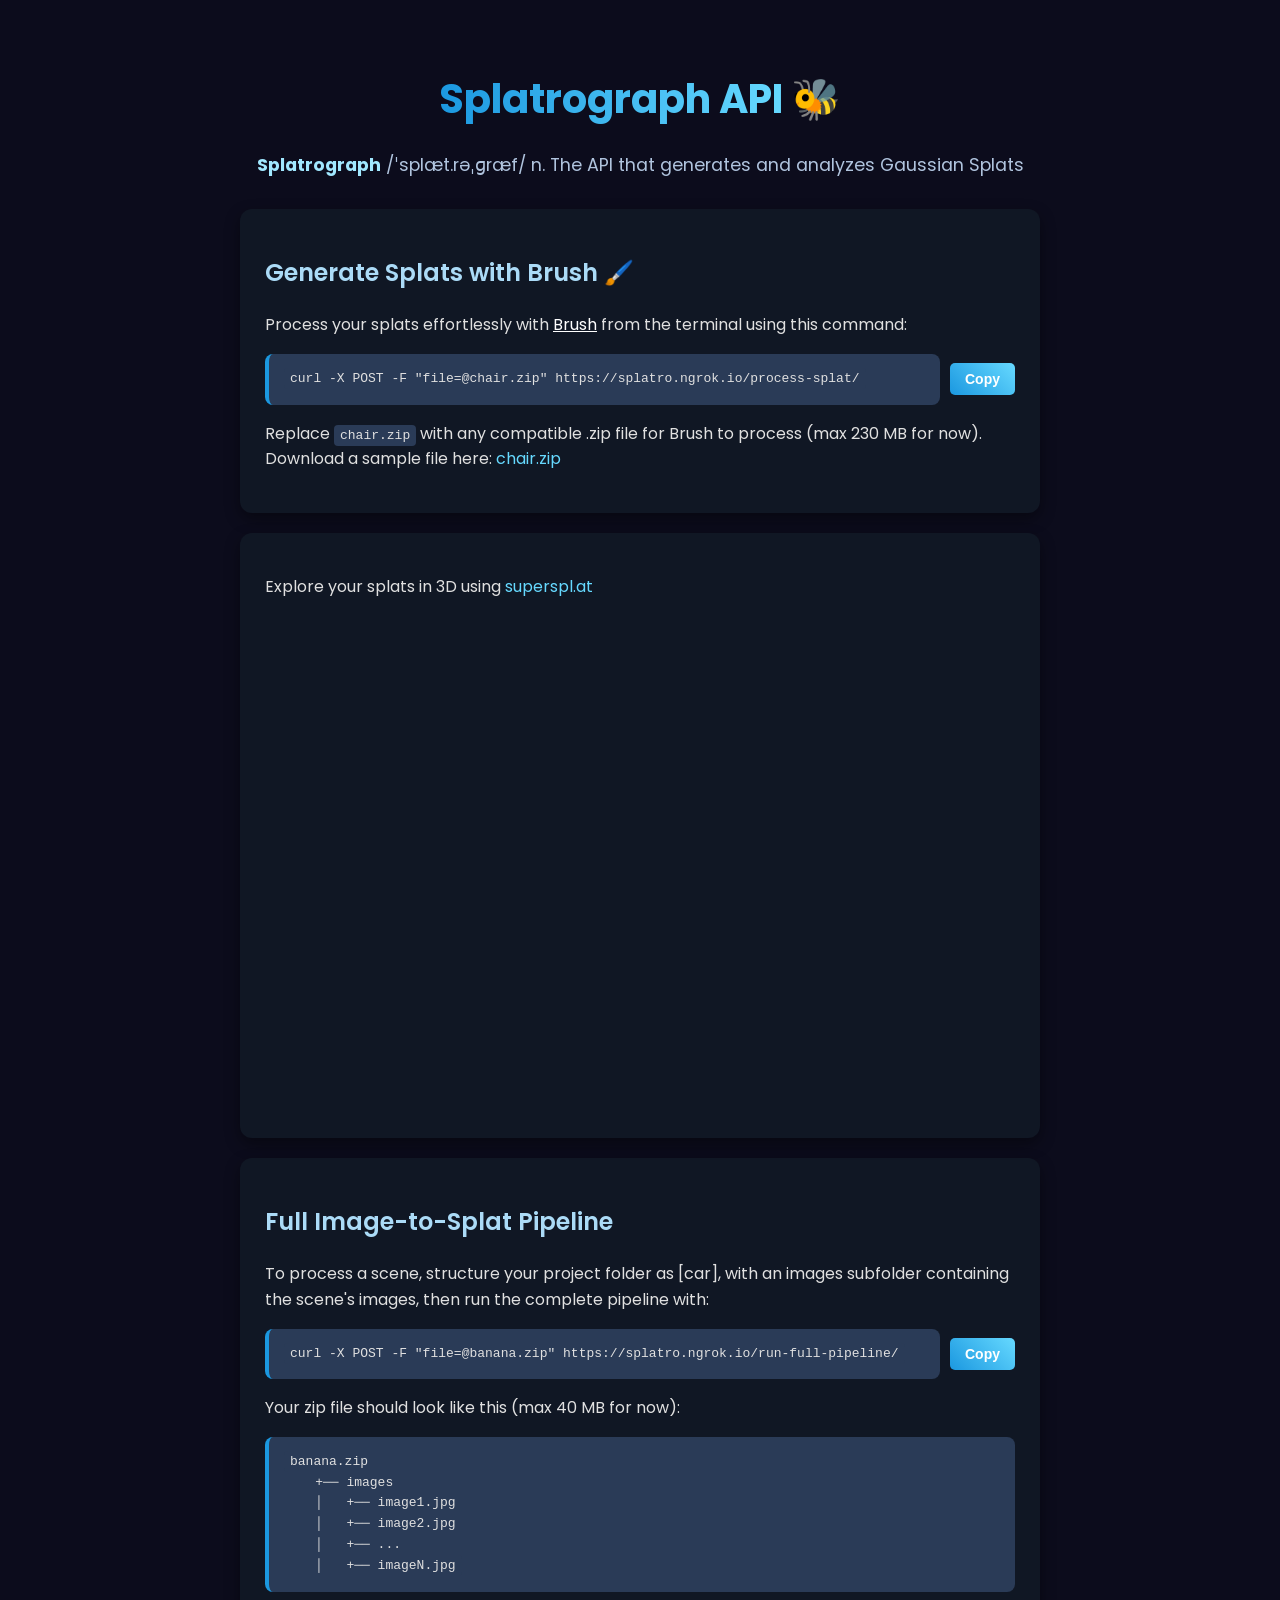
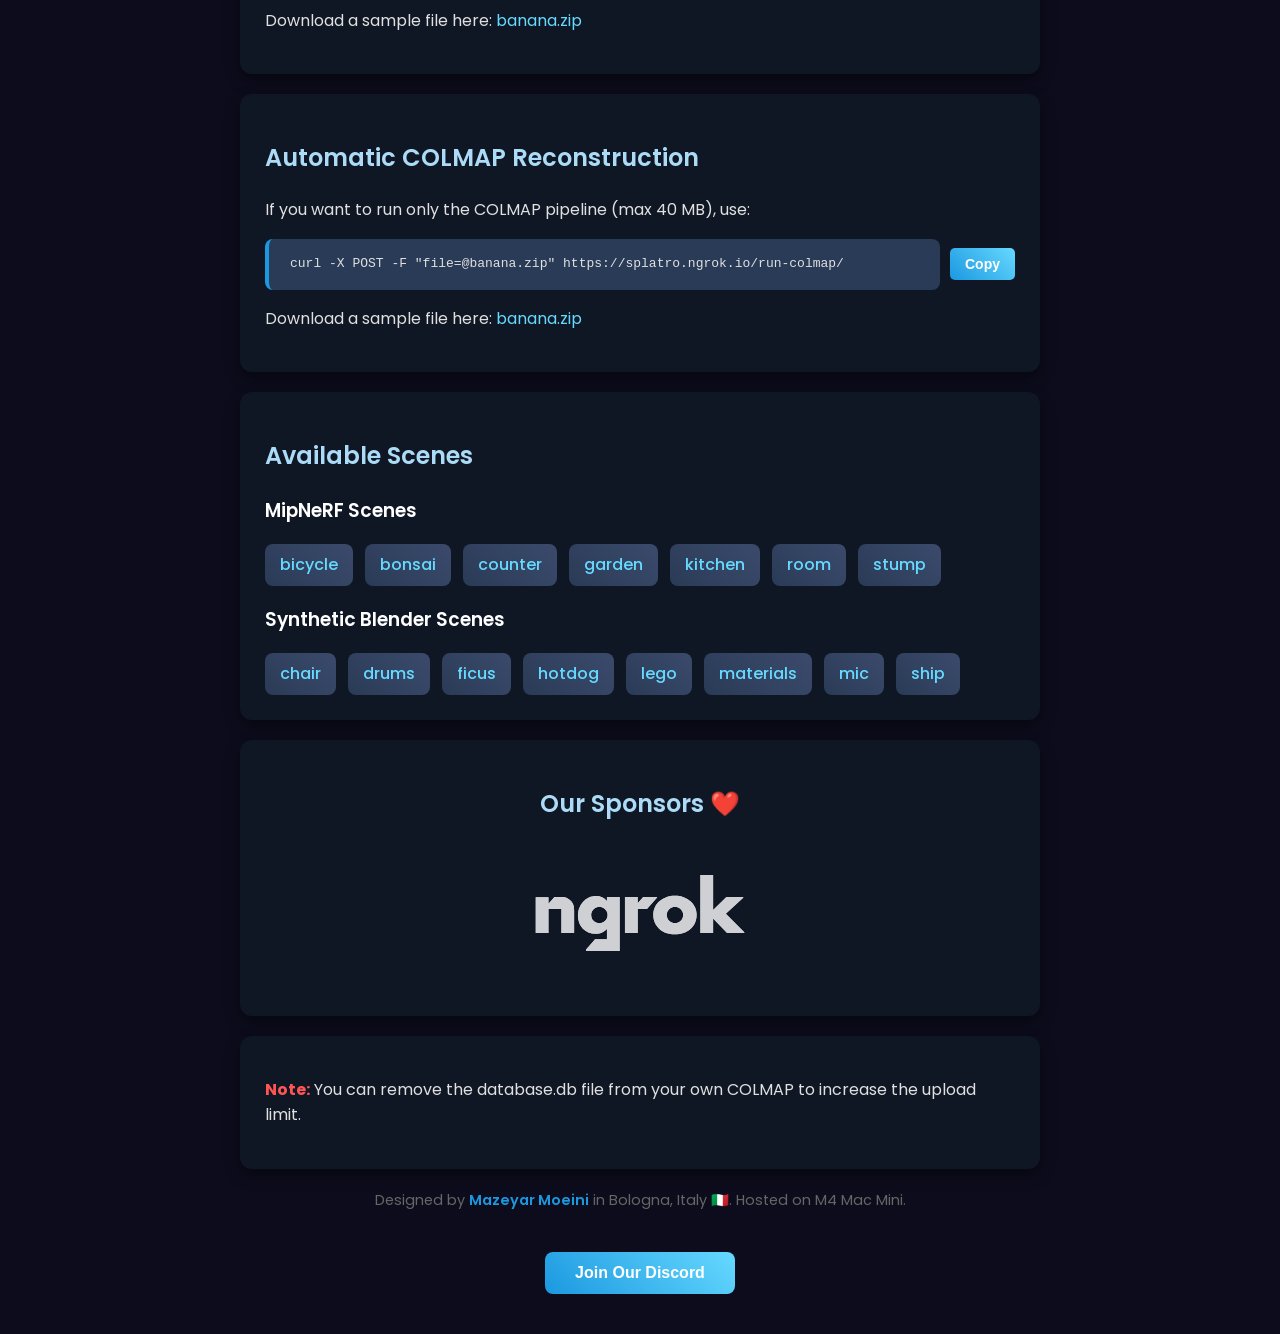
==== commit 10a6faa8: "fixed interactive viewer on mobile" ====
--- a/index.html
+++ b/index.html
@@ -29,8 +29,8 @@
     </div>
 
     <div class="section">
-        <p>View your splats in 3D with  <a href="https://superspl.at/editor" target="_blank">superspl.at</a></p>
-        <iframe id="viewer" width="745" height="450" allow="fullscreen; xr-spatial-tracking" src="https://superspl.at/s?id=87fba4ed"></iframe>
+        <p>Explore your splats in 3D using <a href="https://superspl.at/editor" target="_blank">superspl.at</a></p>
+        <iframe id="viewer" allow="fullscreen; xr-spatial-tracking" src="https://superspl.at/s?id=87fba4ed"></iframe>
     </div>
 
     <div class="section">
--- a/styles.css
+++ b/styles.css
@@ -227,4 +227,19 @@
 
 .brush-link:hover {
     color: #a1e8ff;
+}
+
+#viewer {
+    width: 745px;
+    height: 450px;
+    border: none;
+    border-radius: 8px;
+    margin: 20px 0;
+}
+
+@media screen and (max-width: 768px) {
+    #viewer {
+        width: 100%;
+        height: 300px;
+    }
 }
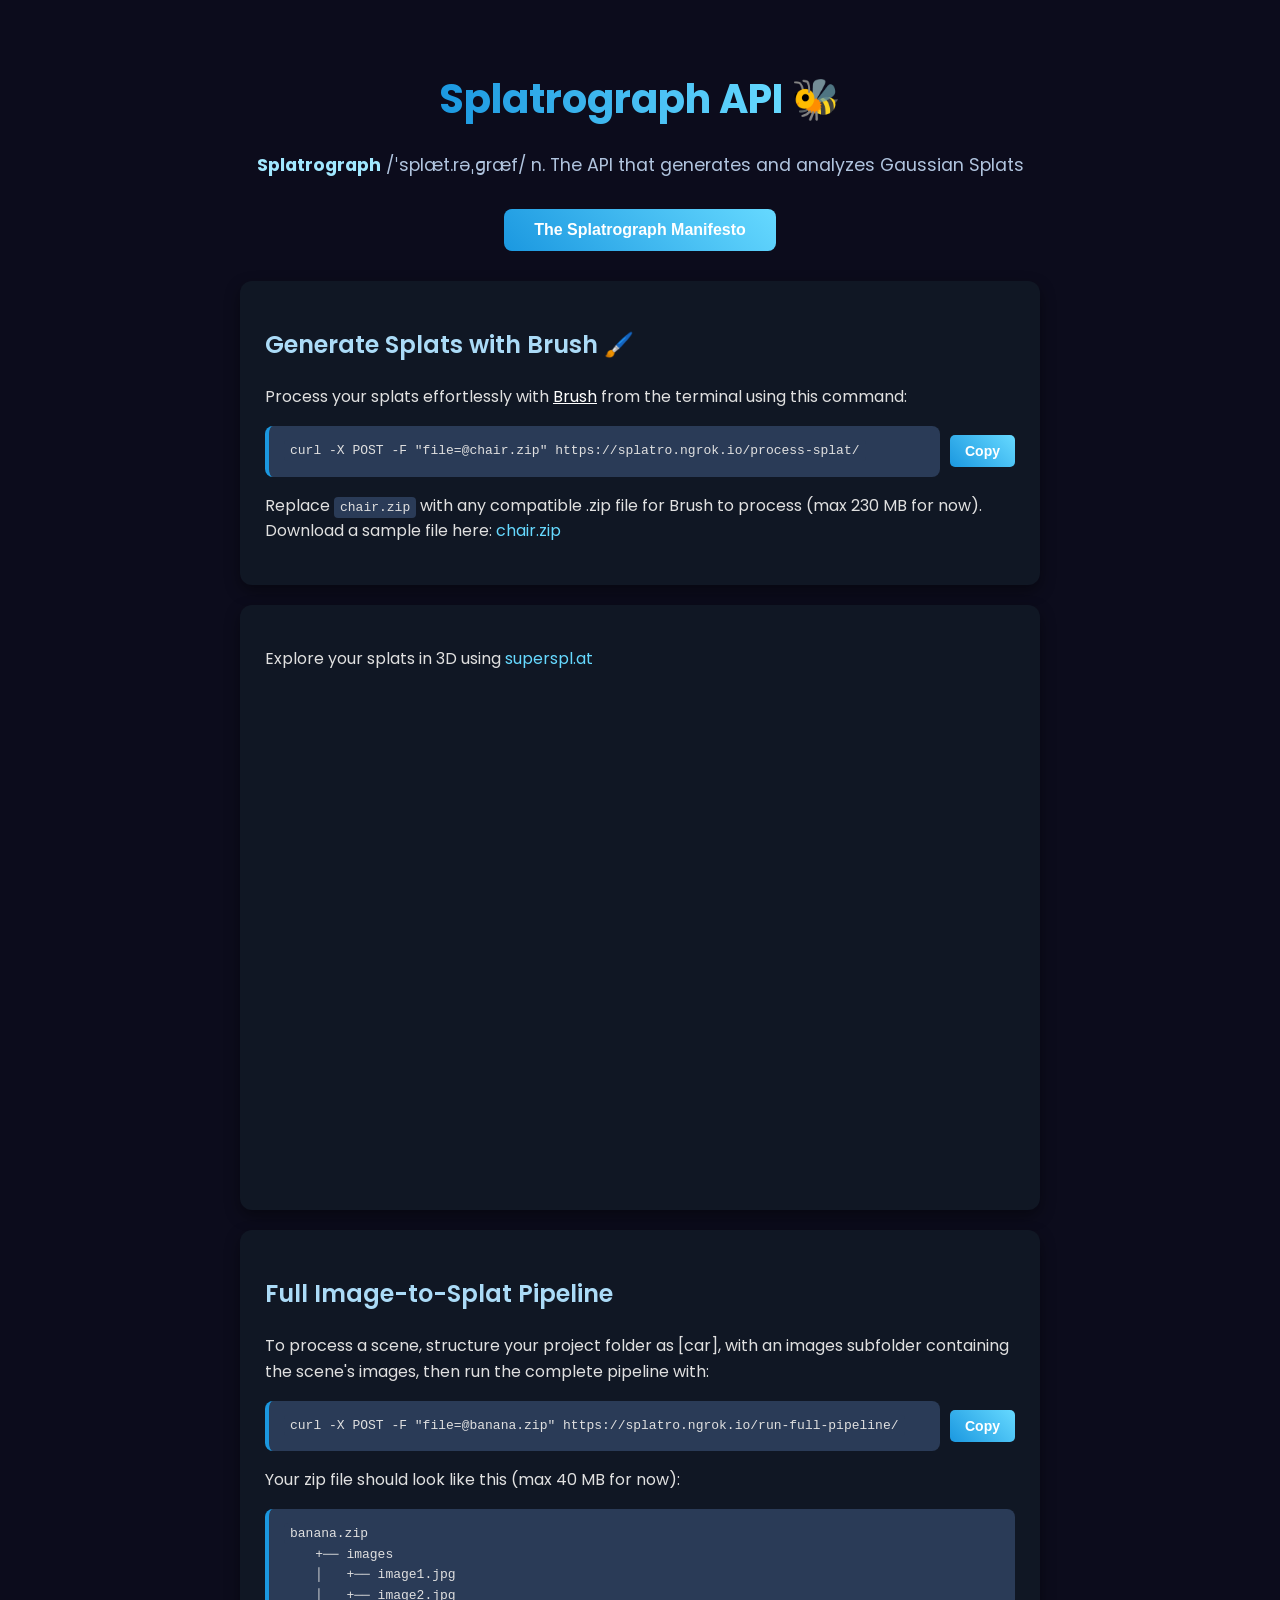
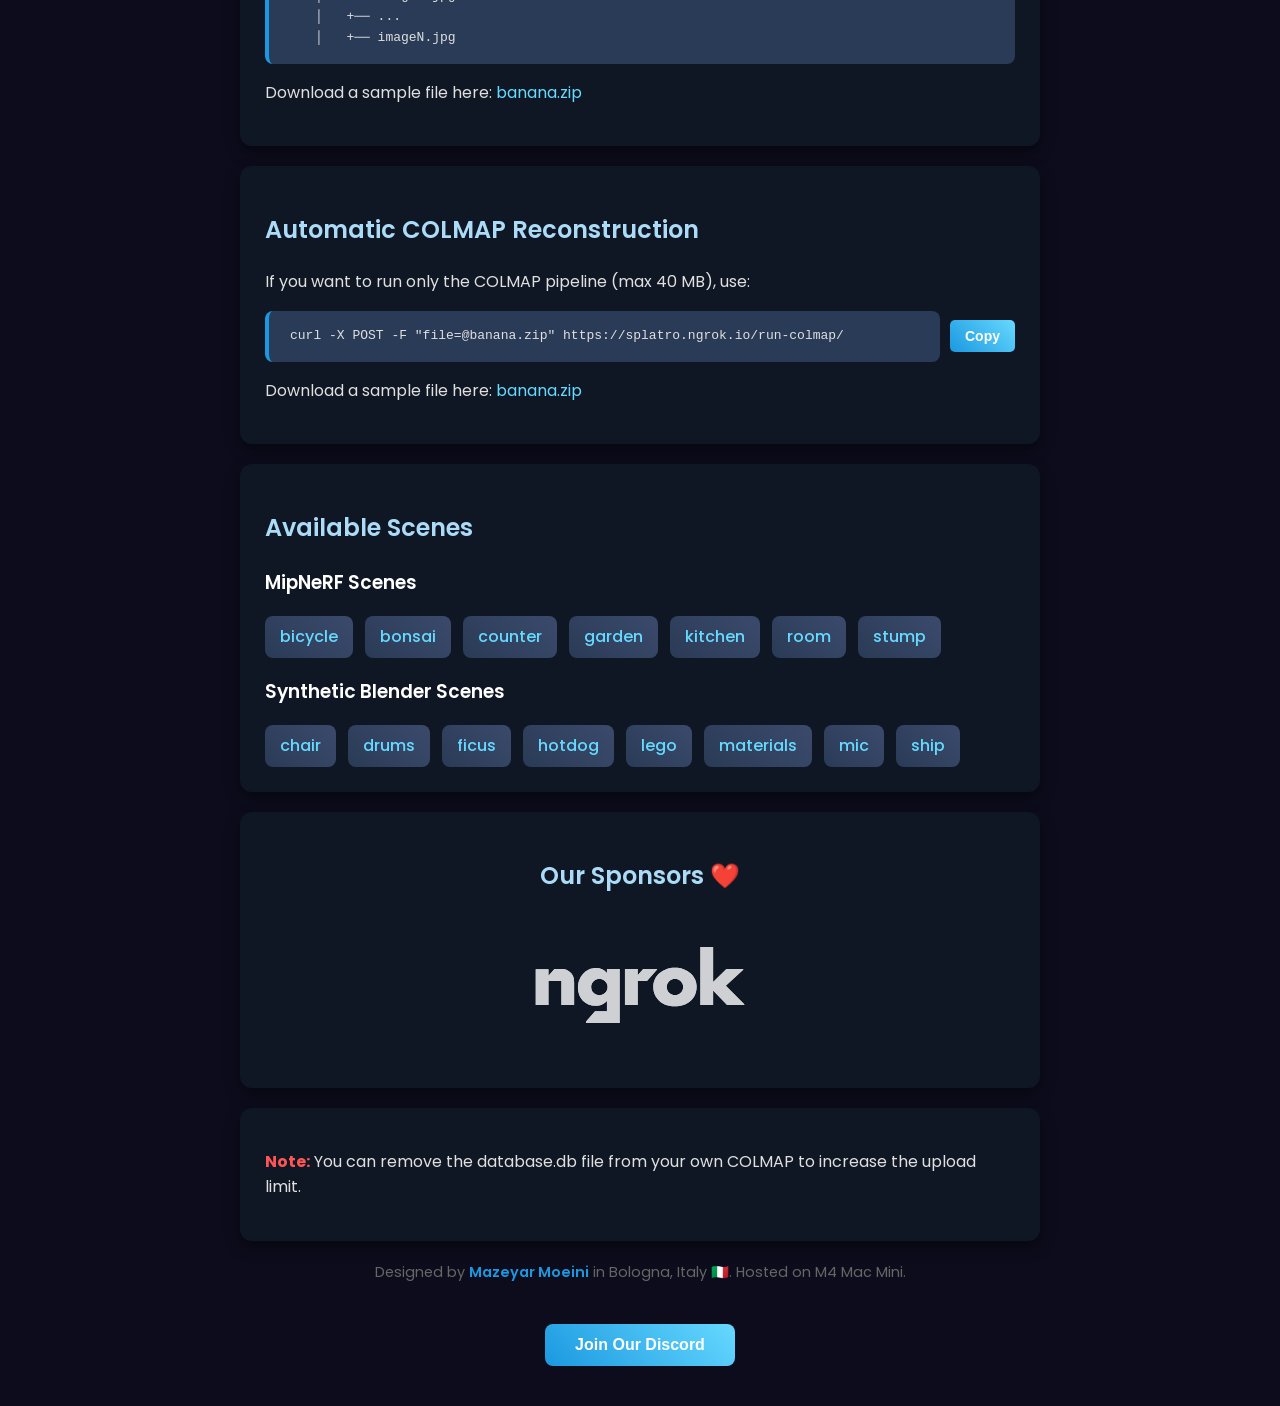
==== commit 2d2ec307: "Added manifesto page" ====
--- a/index.html
+++ b/index.html
@@ -16,6 +16,10 @@
             /ˈsplæt.rəˌɡræf/
             n.
             The API that generates and analyzes Gaussian Splats</p>
+    </div>
+
+    <div class="button-container" style="margin-top: 0; margin-bottom: 30px;">
+        <button class="action-btn" onclick="window.location.href='manifesto.html'">The Splatrograph Manifesto</button>
     </div>
 
     <div class="section">
--- a/styles.css
+++ b/styles.css
@@ -242,4 +242,25 @@
         width: 100%;
         height: 300px;
     }
+}
+
+.metrics {
+    display: flex;
+    flex-wrap: wrap;
+    gap: 20px;
+    margin-top: 5px;
+    background: rgba(27, 152, 224, 0.1);
+    padding: 10px 15px;
+    border-radius: 8px;
+    justify-content: flex-start;
+}
+
+.metric-label {
+    font-weight: 600;
+    color: #66d9ff;
+}
+
+.metric-value {
+    font-weight: 500;
+    margin-left: 5px;
 }
